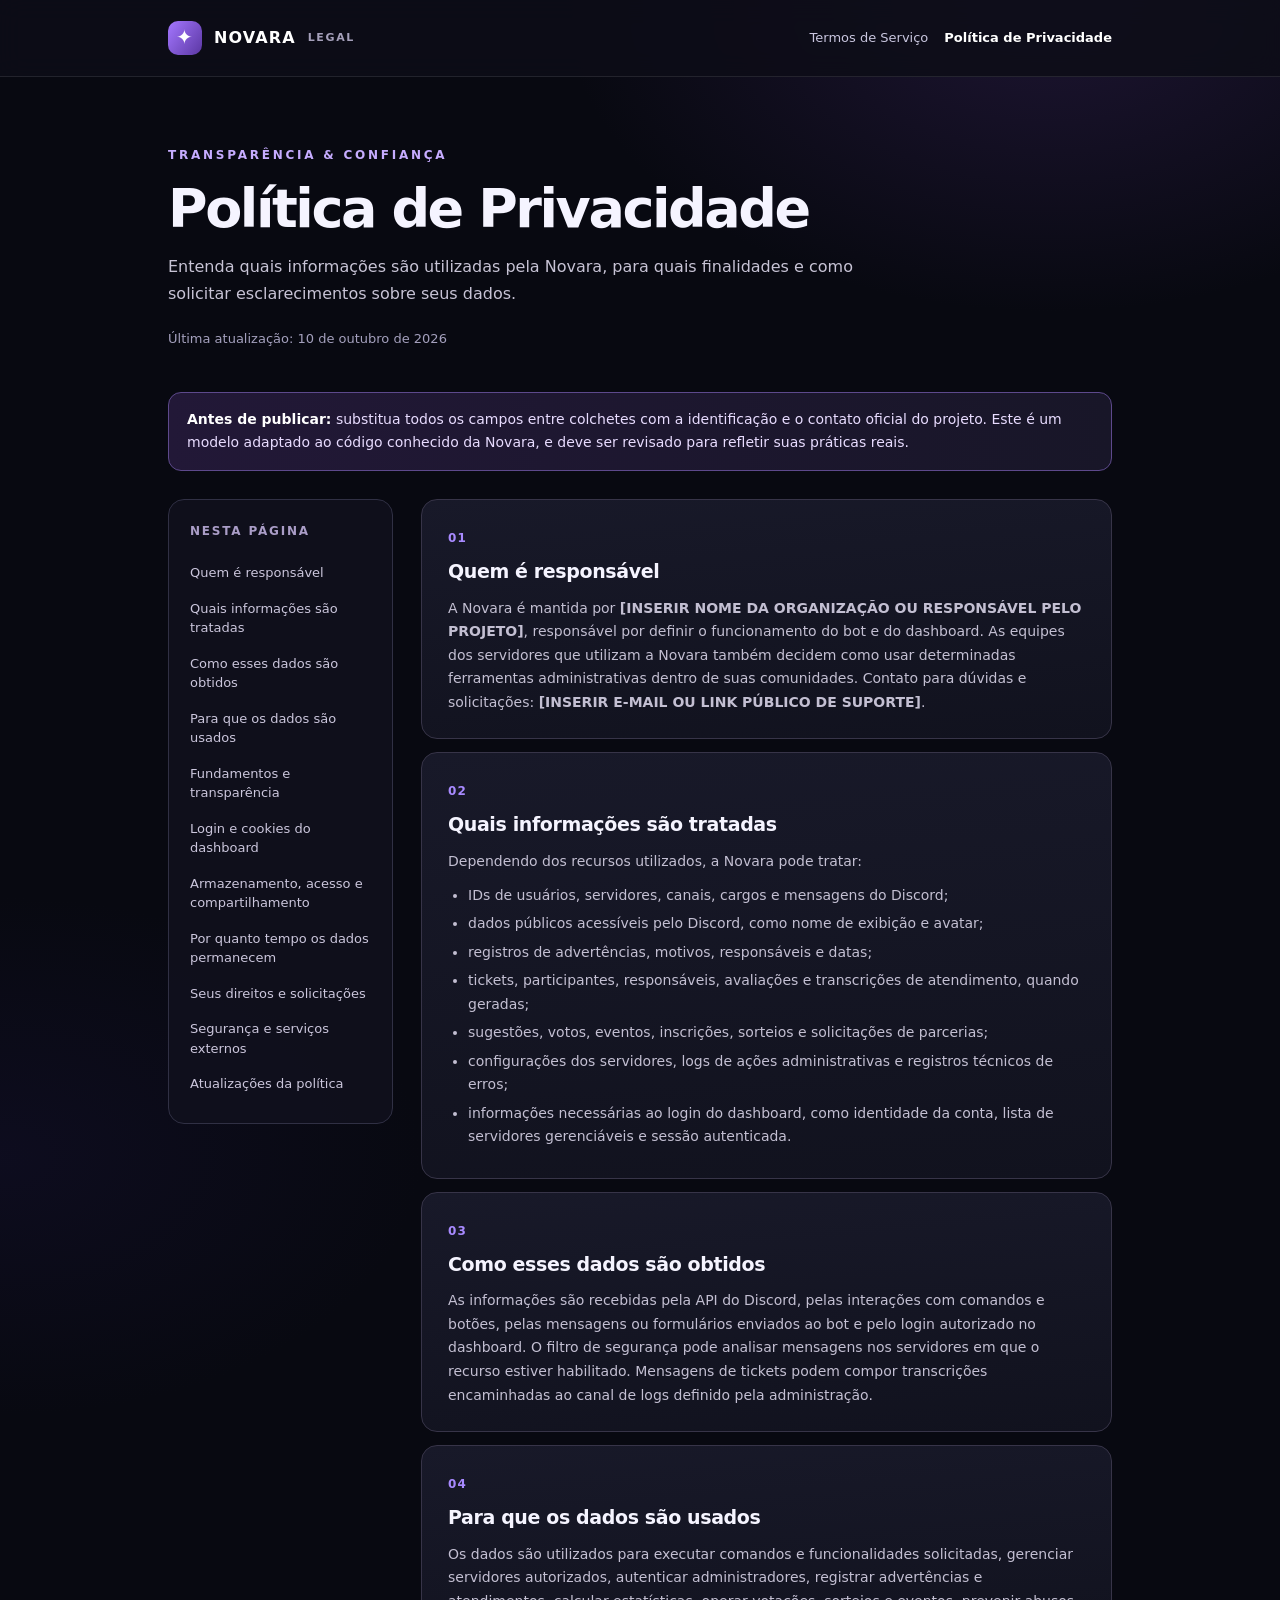
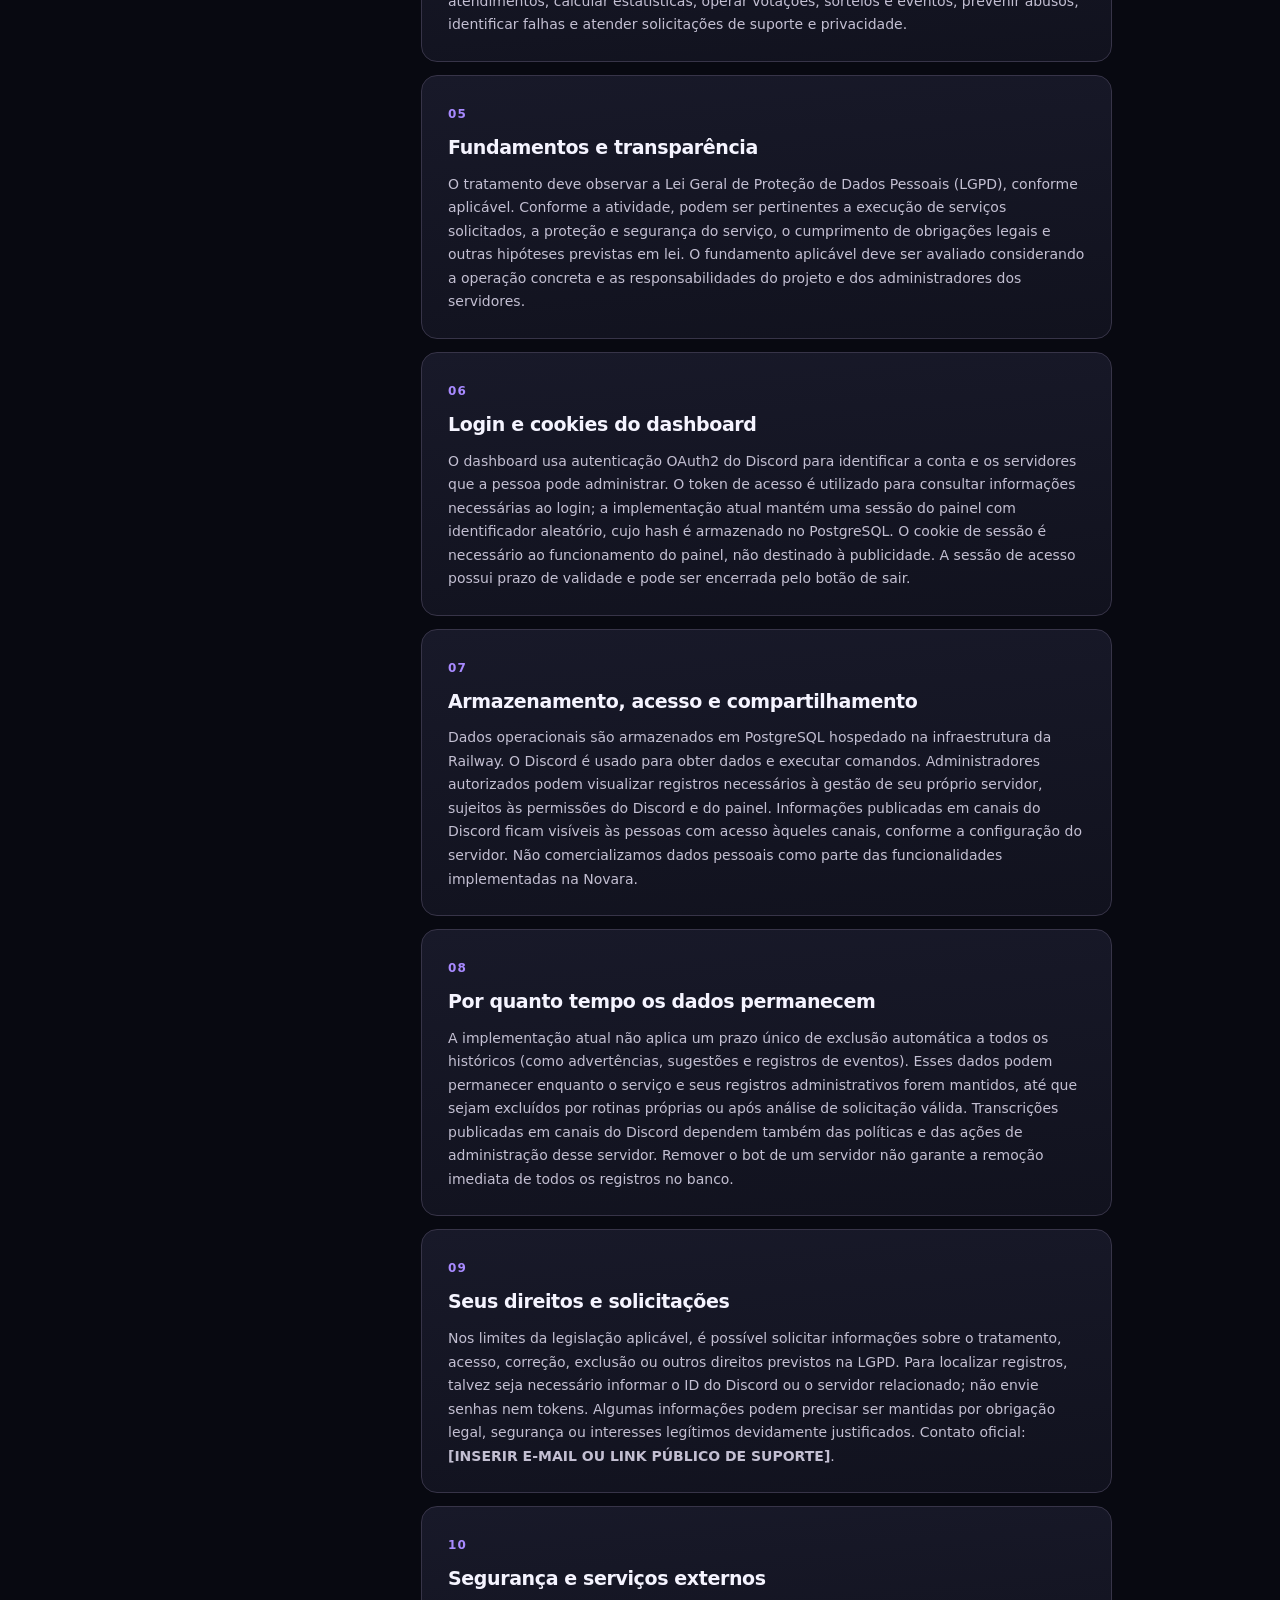
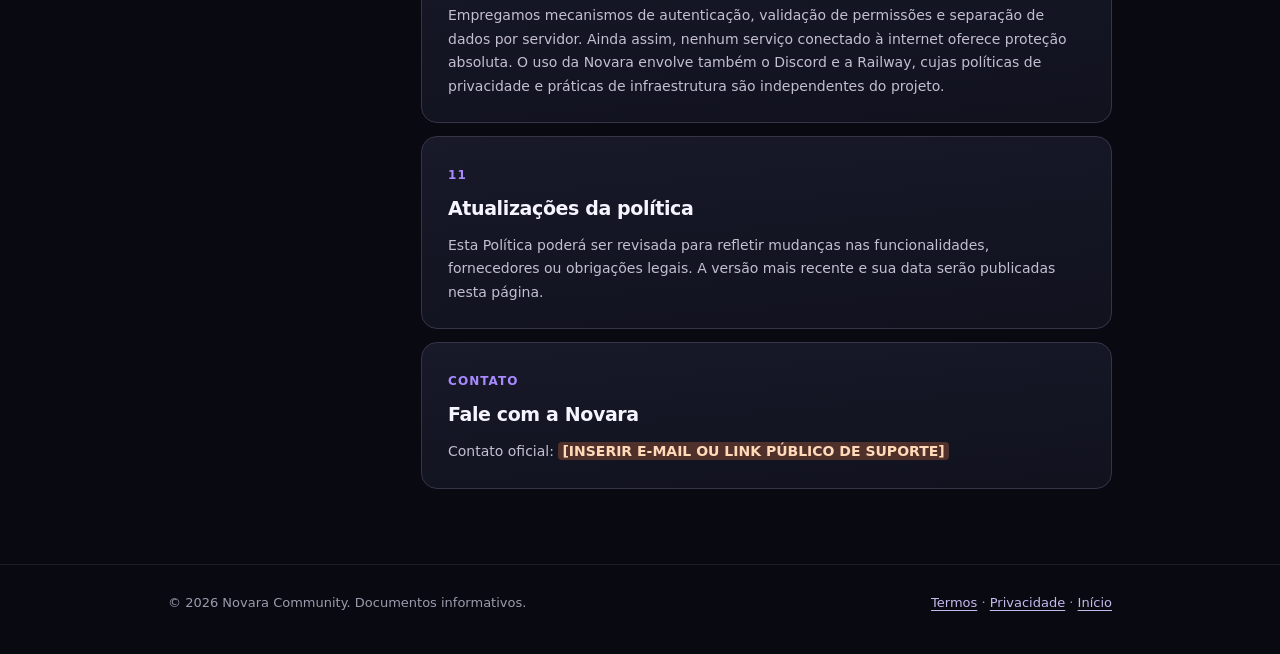
==== privacidade.html @ 0be62807 "Add files via upload" ====
<!doctype html>
<html lang="pt-BR"><head><meta charset="utf-8"><meta name="viewport" content="width=device-width,initial-scale=1"><meta name="theme-color" content="#080911"><meta name="description" content="Política de Privacidade da Novara Community — bot Discord e dashboard."><title>Política de Privacidade | Novara</title><link rel="stylesheet" href="style.css"></head>
<body><header class="top"><div class="wrap nav"><a class="brand" href="index.html"><span class="mark">✦</span>NOVARA <span style="color:#a5a0ba;font-size:11px;letter-spacing:.15em">LEGAL</span></a><nav class="navlinks"><a class="" href="termos.html">Termos de Serviço</a><a class="active" href="privacidade.html">Política de Privacidade</a></nav></div></header>
<main class="wrap"><div class="hero"><div class="eyebrow">Transparência & confiança</div><h1>Política de Privacidade</h1><p class="lead">Entenda quais informações são utilizadas pela Novara, para quais finalidades e como solicitar esclarecimentos sobre seus dados.</p><p class="meta">Última atualização: 10 de outubro de 2026</p></div>
<div class="callout"><strong>Antes de publicar:</strong> substitua todos os campos entre colchetes com a identificação e o contato oficial do projeto. Este é um modelo adaptado ao código conhecido da Novara, e deve ser revisado para refletir suas práticas reais.</div>
<div class="grid"><aside class="side"><h2>Nesta página</h2><a href="#s1">Quem é responsável</a><a href="#s2">Quais informações são tratadas</a><a href="#s3">Como esses dados são obtidos</a><a href="#s4">Para que os dados são usados</a><a href="#s5">Fundamentos e transparência</a><a href="#s6">Login e cookies do dashboard</a><a href="#s7">Armazenamento, acesso e compartilhamento</a><a href="#s8">Por quanto tempo os dados permanecem</a><a href="#s9">Seus direitos e solicitações</a><a href="#s10">Segurança e serviços externos</a><a href="#s11">Atualizações da política</a></aside><article class="content"><section class="section" id="s1"><span class="section-num">01</span><h2>Quem é responsável</h2><div class="copy"><p>A Novara é mantida por <strong>[INSERIR NOME DA ORGANIZAÇÃO OU RESPONSÁVEL PELO PROJETO]</strong>, responsável por definir o funcionamento do bot e do dashboard. As equipes dos servidores que utilizam a Novara também decidem como usar determinadas ferramentas administrativas dentro de suas comunidades. Contato para dúvidas e solicitações: <strong>[INSERIR E-MAIL OU LINK PÚBLICO DE SUPORTE]</strong>.</p></div></section><section class="section" id="s2"><span class="section-num">02</span><h2>Quais informações são tratadas</h2><div class="copy"><p>Dependendo dos recursos utilizados, a Novara pode tratar: <ul><li>IDs de usuários, servidores, canais, cargos e mensagens do Discord;</li><li>dados públicos acessíveis pelo Discord, como nome de exibição e avatar;</li><li>registros de advertências, motivos, responsáveis e datas;</li><li>tickets, participantes, responsáveis, avaliações e transcrições de atendimento, quando geradas;</li><li>sugestões, votos, eventos, inscrições, sorteios e solicitações de parcerias;</li><li>configurações dos servidores, logs de ações administrativas e registros técnicos de erros;</li><li>informações necessárias ao login do dashboard, como identidade da conta, lista de servidores gerenciáveis e sessão autenticada.</li></ul></p></div></section><section class="section" id="s3"><span class="section-num">03</span><h2>Como esses dados são obtidos</h2><div class="copy"><p>As informações são recebidas pela API do Discord, pelas interações com comandos e botões, pelas mensagens ou formulários enviados ao bot e pelo login autorizado no dashboard. O filtro de segurança pode analisar mensagens nos servidores em que o recurso estiver habilitado. Mensagens de tickets podem compor transcrições encaminhadas ao canal de logs definido pela administração.</p></div></section><section class="section" id="s4"><span class="section-num">04</span><h2>Para que os dados são usados</h2><div class="copy"><p>Os dados são utilizados para executar comandos e funcionalidades solicitadas, gerenciar servidores autorizados, autenticar administradores, registrar advertências e atendimentos, calcular estatísticas, operar votações, sorteios e eventos, prevenir abusos, identificar falhas e atender solicitações de suporte e privacidade.</p></div></section><section class="section" id="s5"><span class="section-num">05</span><h2>Fundamentos e transparência</h2><div class="copy"><p>O tratamento deve observar a Lei Geral de Proteção de Dados Pessoais (LGPD), conforme aplicável. Conforme a atividade, podem ser pertinentes a execução de serviços solicitados, a proteção e segurança do serviço, o cumprimento de obrigações legais e outras hipóteses previstas em lei. O fundamento aplicável deve ser avaliado considerando a operação concreta e as responsabilidades do projeto e dos administradores dos servidores.</p></div></section><section class="section" id="s6"><span class="section-num">06</span><h2>Login e cookies do dashboard</h2><div class="copy"><p>O dashboard usa autenticação OAuth2 do Discord para identificar a conta e os servidores que a pessoa pode administrar. O token de acesso é utilizado para consultar informações necessárias ao login; a implementação atual mantém uma sessão do painel com identificador aleatório, cujo hash é armazenado no PostgreSQL. O cookie de sessão é necessário ao funcionamento do painel, não destinado à publicidade. A sessão de acesso possui prazo de validade e pode ser encerrada pelo botão de sair.</p></div></section><section class="section" id="s7"><span class="section-num">07</span><h2>Armazenamento, acesso e compartilhamento</h2><div class="copy"><p>Dados operacionais são armazenados em PostgreSQL hospedado na infraestrutura da Railway. O Discord é usado para obter dados e executar comandos. Administradores autorizados podem visualizar registros necessários à gestão de seu próprio servidor, sujeitos às permissões do Discord e do painel. Informações publicadas em canais do Discord ficam visíveis às pessoas com acesso àqueles canais, conforme a configuração do servidor. Não comercializamos dados pessoais como parte das funcionalidades implementadas na Novara.</p></div></section><section class="section" id="s8"><span class="section-num">08</span><h2>Por quanto tempo os dados permanecem</h2><div class="copy"><p>A implementação atual não aplica um prazo único de exclusão automática a todos os históricos (como advertências, sugestões e registros de eventos). Esses dados podem permanecer enquanto o serviço e seus registros administrativos forem mantidos, até que sejam excluídos por rotinas próprias ou após análise de solicitação válida. Transcrições publicadas em canais do Discord dependem também das políticas e das ações de administração desse servidor. Remover o bot de um servidor não garante a remoção imediata de todos os registros no banco.</p></div></section><section class="section" id="s9"><span class="section-num">09</span><h2>Seus direitos e solicitações</h2><div class="copy"><p>Nos limites da legislação aplicável, é possível solicitar informações sobre o tratamento, acesso, correção, exclusão ou outros direitos previstos na LGPD. Para localizar registros, talvez seja necessário informar o ID do Discord ou o servidor relacionado; não envie senhas nem tokens. Algumas informações podem precisar ser mantidas por obrigação legal, segurança ou interesses legítimos devidamente justificados. Contato oficial: <strong>[INSERIR E-MAIL OU LINK PÚBLICO DE SUPORTE]</strong>.</p></div></section><section class="section" id="s10"><span class="section-num">10</span><h2>Segurança e serviços externos</h2><div class="copy"><p>Empregamos mecanismos de autenticação, validação de permissões e separação de dados por servidor. Ainda assim, nenhum serviço conectado à internet oferece proteção absoluta. O uso da Novara envolve também o Discord e a Railway, cujas políticas de privacidade e práticas de infraestrutura são independentes do projeto.</p></div></section><section class="section" id="s11"><span class="section-num">11</span><h2>Atualizações da política</h2><div class="copy"><p>Esta Política poderá ser revisada para refletir mudanças nas funcionalidades, fornecedores ou obrigações legais. A versão mais recente e sua data serão publicadas nesta página.</p></div></section><section class="section"><span class="section-num">CONTATO</span><h2>Fale com a Novara</h2><p>Contato oficial: <strong class="place">[INSERIR E-MAIL OU LINK PÚBLICO DE SUPORTE]</strong></p></section></article></div></main>
<footer class="footer"><div class="wrap foot-inner"><p>© 2026 Novara Community. Documentos informativos.</p><div><a href="termos.html">Termos</a> · <a href="privacidade.html">Privacidade</a> · <a href="index.html">Início</a></div></div></footer></body></html>
---- style.css ----
:root{color-scheme:dark;--bg:#080911;--card:#121422;--card2:#171928;--border:#303044;--text:#f5f4ff;--muted:#aaa9bf;--purple:#ac87ff;--purple2:#7b55d8;--max:1000px}*{box-sizing:border-box}html{scroll-behavior:smooth}body{margin:0;background:radial-gradient(ellipse 750px 480px at 82% 0%,#32205282,transparent 65%),radial-gradient(ellipse 650px 400px at 0% 30%,#1a143e4d,transparent 65%),var(--bg);color:var(--text);font-family:Inter,ui-sans-serif,system-ui,-apple-system,'Segoe UI',Arial,sans-serif;line-height:1.68;min-height:100vh}a{color:#c5b0ff;text-underline-offset:3px}a:hover{color:white}.wrap{max-width:var(--max);margin:0 auto;padding:0 28px}.top{border-bottom:1px solid #ffffff18;background:#0d0d18dd;backdrop-filter:blur(12px)}.nav{min-height:76px;display:flex;justify-content:space-between;align-items:center;gap:12px}.brand{font-weight:800;letter-spacing:.07em;color:#fff;text-decoration:none;display:flex;align-items:center;gap:12px}.mark{width:34px;height:34px;display:grid;place-items:center;border-radius:10px;color:white;background:linear-gradient(125deg,#a477ff,#5b37a3);font-size:20px}.navlinks{display:flex;flex-wrap:wrap;gap:16px;font-size:13px}.navlinks a{color:#c9c6df;text-decoration:none}.navlinks a.active{color:#fff;font-weight:750}.hero{padding:68px 0 42px}.eyebrow{font-size:12px;letter-spacing:.23em;color:#c6acff;font-weight:750;text-transform:uppercase}.hero h1{font-size:clamp(32px,5vw,54px);letter-spacing:-.045em;line-height:1.15;margin:13px 0 14px}.lead{font-size:16px;color:#c7c3d5;max-width:710px;margin:0}.meta{color:#a4a0bd;font-size:13px;margin:20px 0 0}.callout{margin:0 0 28px;border:1px solid #5d498c;background:linear-gradient(90deg,#221837,#181628);border-radius:13px;padding:15px 18px;color:#e8dcff;font-size:14px}.callout strong{color:#fff}.grid{display:grid;grid-template-columns:225px 1fr;gap:28px;align-items:start;padding-bottom:75px}.side{position:sticky;top:25px;background:#11111ed9;border:1px solid var(--border);border-radius:16px;padding:21px}.side h2{margin:0 0 14px;font-size:12px;color:#aa9dc7;text-transform:uppercase;letter-spacing:.15em}.side a{display:block;font-size:13px;line-height:1.5;text-decoration:none;padding:8px 0;color:#cbc6dc}.side a:hover{color:var(--purple)}.content{display:grid;gap:13px}.section{padding:24px 26px;background:linear-gradient(175deg,#181929,#11121e);border:1px solid #373448;border-radius:16px}.section-num{color:#a88aff;font-size:12px;font-weight:700;letter-spacing:.09em}.section h2{font-size:19px;margin:5px 0 9px;letter-spacing:-.02em}.section p,.section ul{color:#c3bfd2;font-size:14px;margin:0}.section ul{padding-left:20px;margin-top:10px}.section li{margin:5px 0}.place{background:#50302a;color:#ffd9b8;padding:1px 4px;border-radius:4px}.footer{border-top:1px solid #ffffff15;color:#9e9aad;padding:27px 0 40px;font-size:13px}.foot-inner{display:flex;justify-content:space-between;gap:20px;flex-wrap:wrap}.footer a{color:#c7b8ee}.footer p{margin:0}.notice{font-size:13px;color:#a49ebc;padding:0 0 35px}@media(max-width:760px){.grid{display:block}.side{position:static;margin-bottom:18px}.side a{display:inline-block;margin-right:16px;padding:5px 0}.hero{padding:46px 0 30px}.section{padding:20px}.wrap{padding:0 16px}}
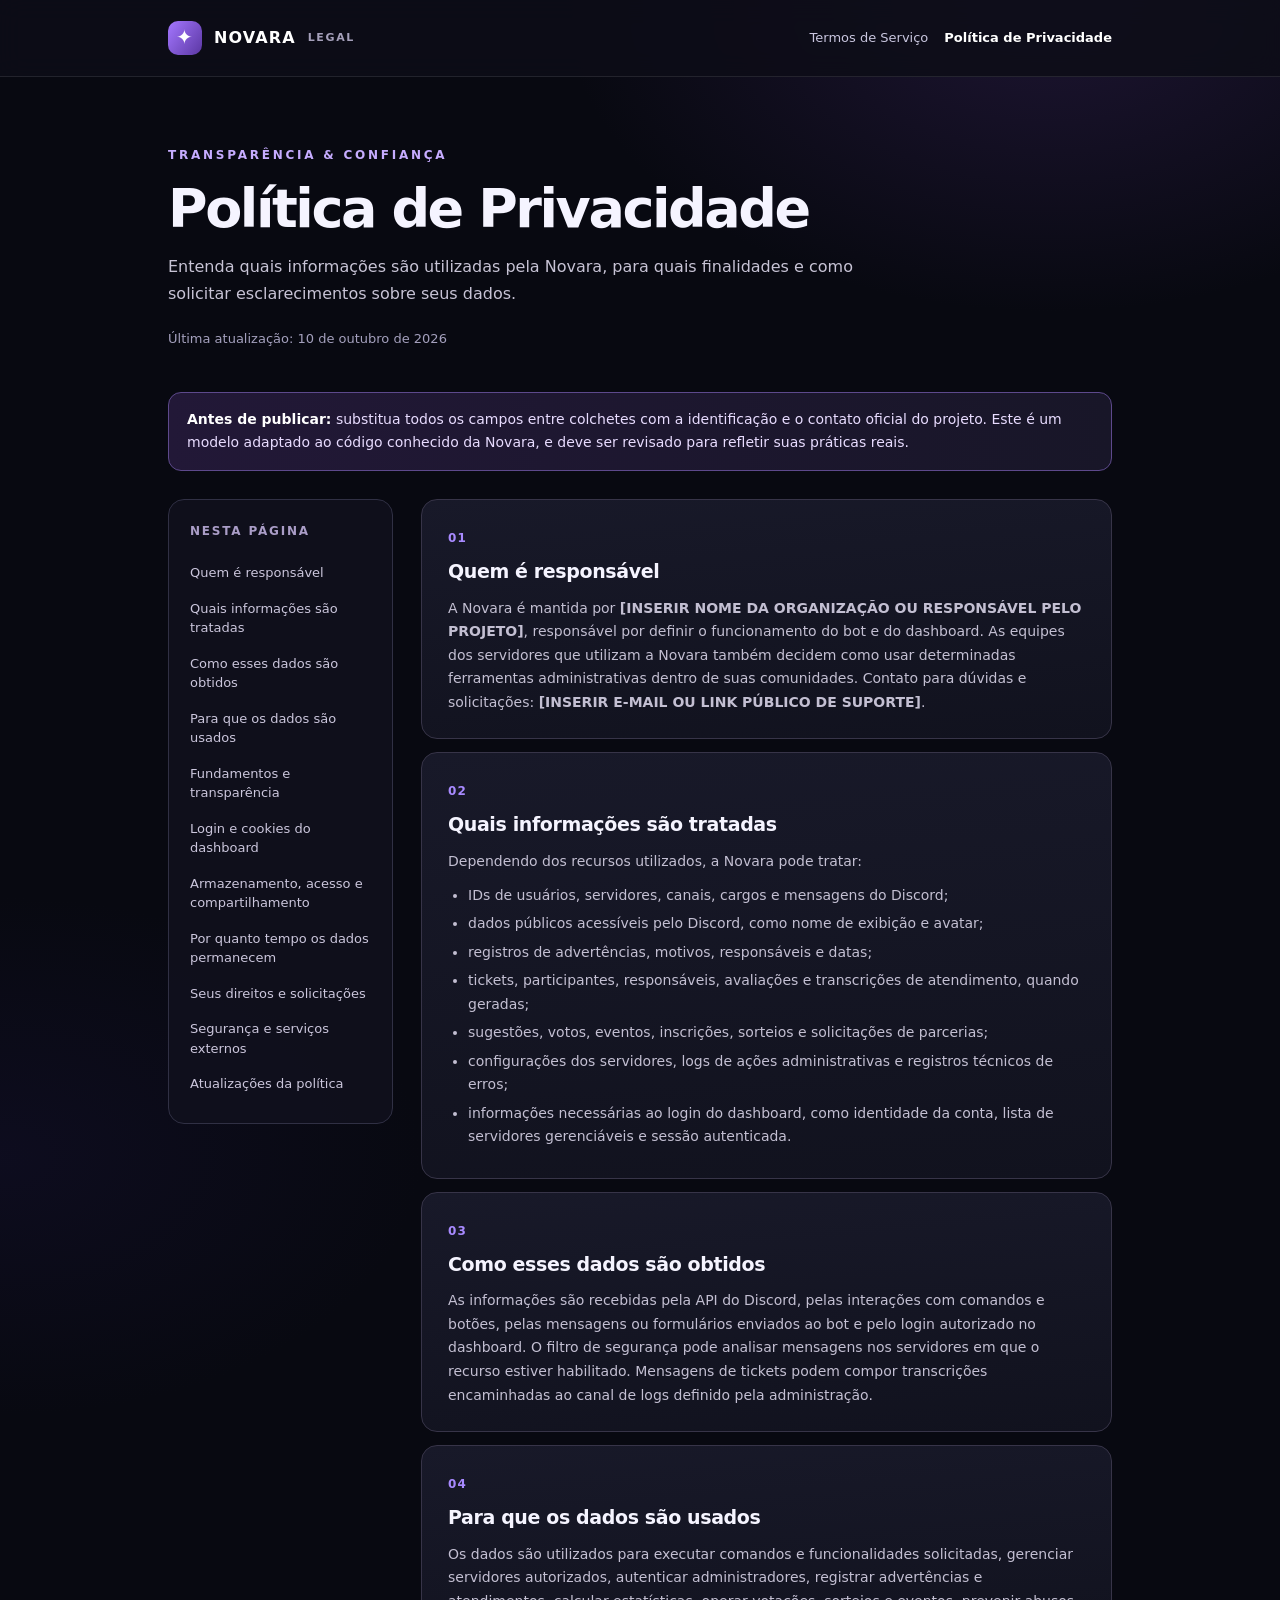
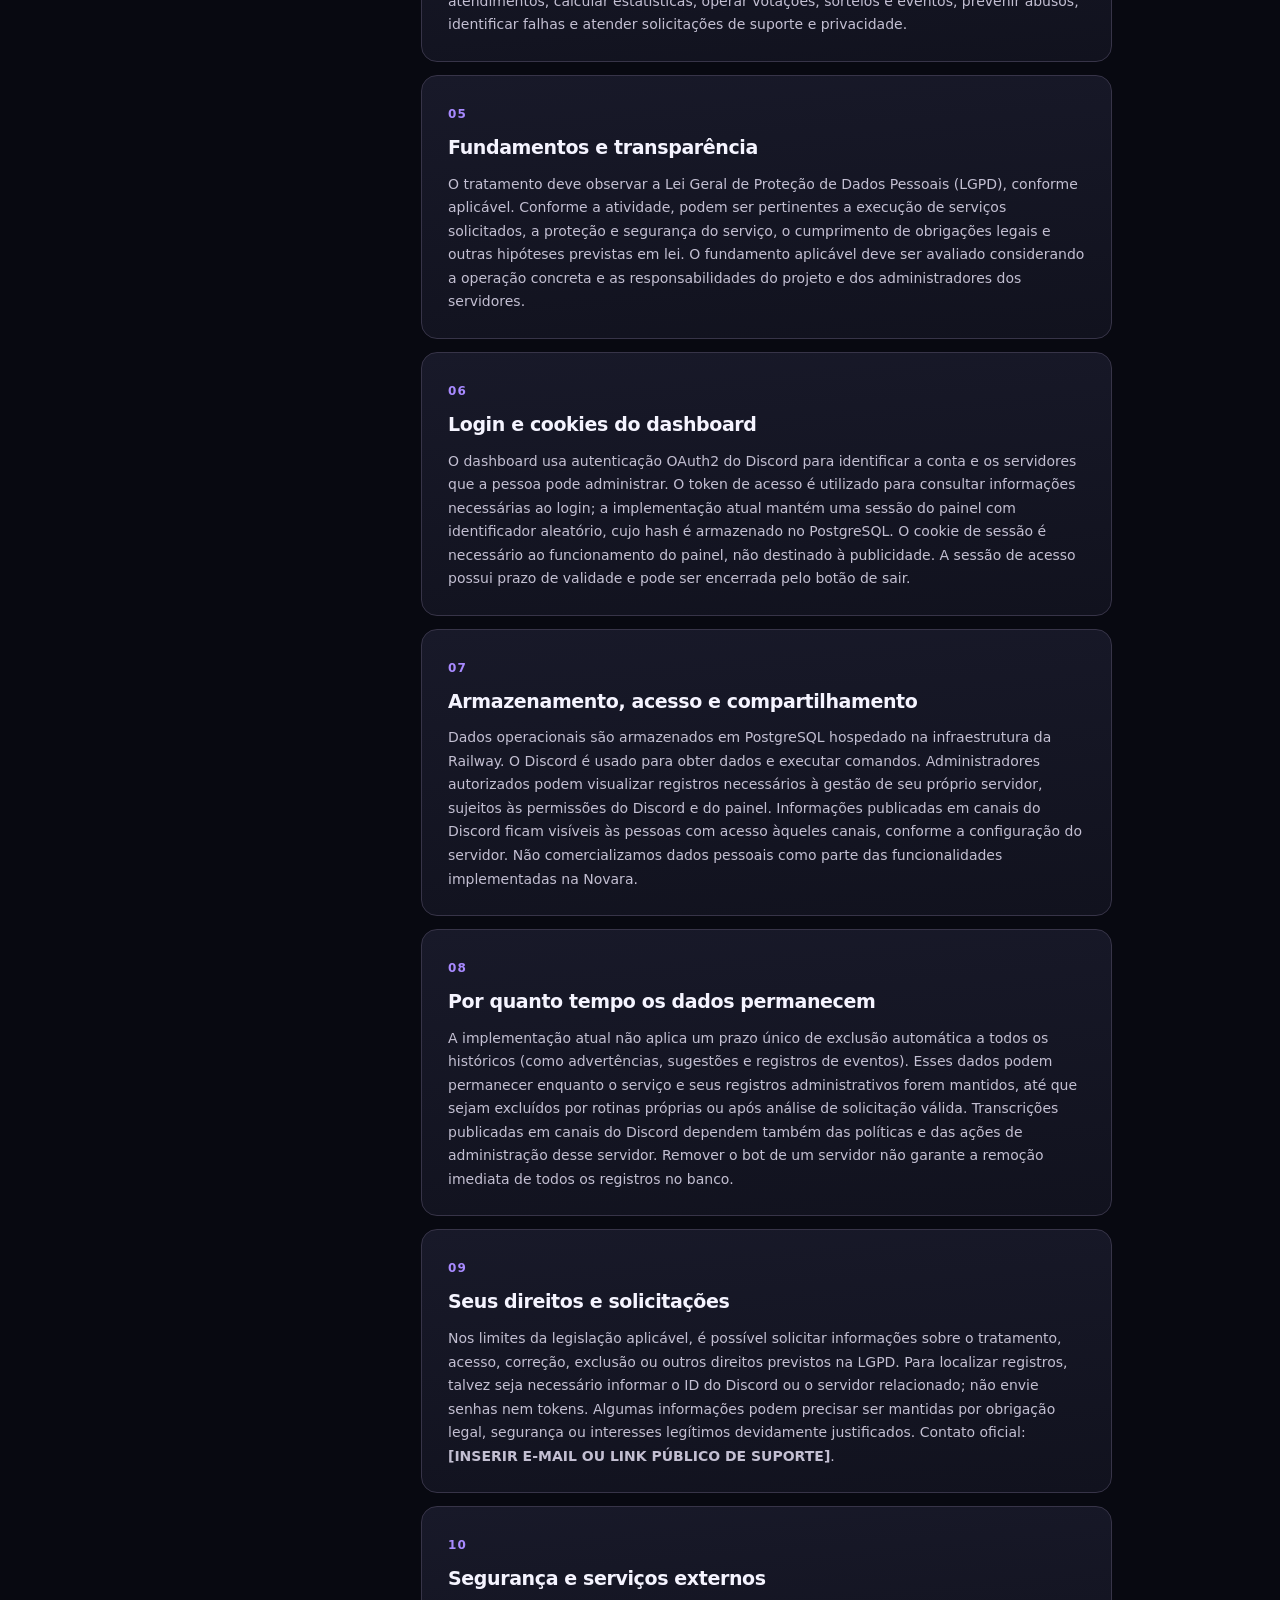
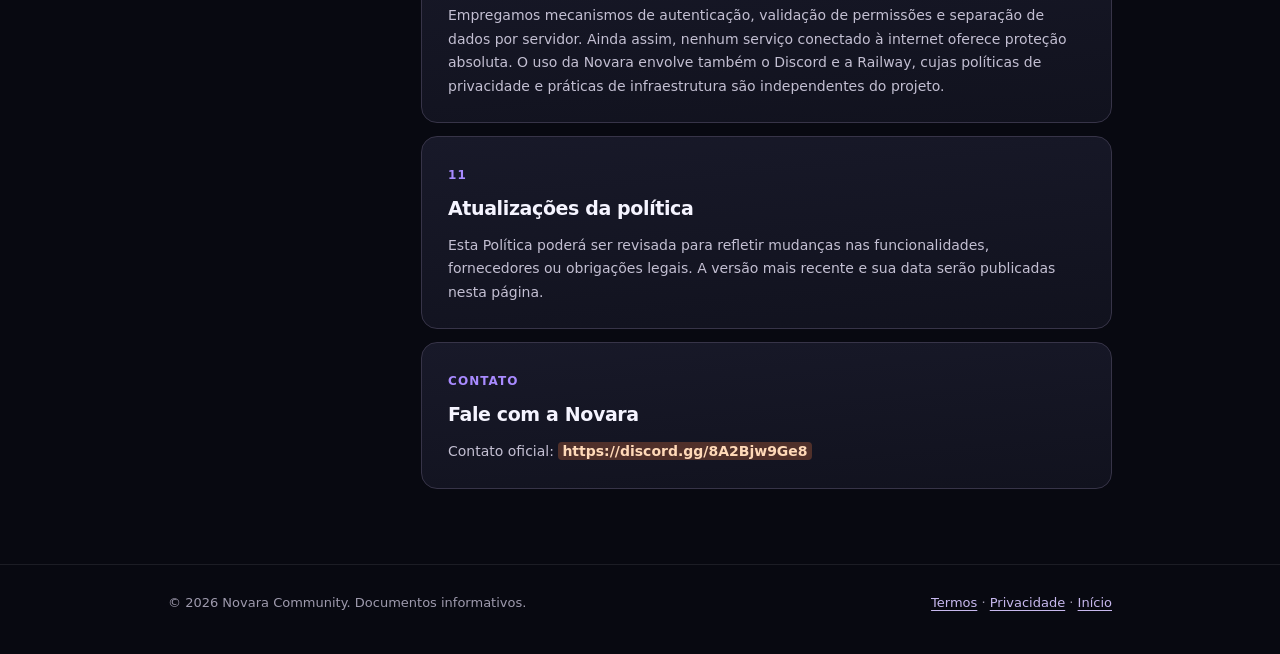
==== commit 7fca4f29: "Update privacidade.html" ====
--- a/privacidade.html
+++ b/privacidade.html
@@ -3,5 +3,5 @@
 <body><header class="top"><div class="wrap nav"><a class="brand" href="index.html"><span class="mark">✦</span>NOVARA <span style="color:#a5a0ba;font-size:11px;letter-spacing:.15em">LEGAL</span></a><nav class="navlinks"><a class="" href="termos.html">Termos de Serviço</a><a class="active" href="privacidade.html">Política de Privacidade</a></nav></div></header>
 <main class="wrap"><div class="hero"><div class="eyebrow">Transparência & confiança</div><h1>Política de Privacidade</h1><p class="lead">Entenda quais informações são utilizadas pela Novara, para quais finalidades e como solicitar esclarecimentos sobre seus dados.</p><p class="meta">Última atualização: 10 de outubro de 2026</p></div>
 <div class="callout"><strong>Antes de publicar:</strong> substitua todos os campos entre colchetes com a identificação e o contato oficial do projeto. Este é um modelo adaptado ao código conhecido da Novara, e deve ser revisado para refletir suas práticas reais.</div>
-<div class="grid"><aside class="side"><h2>Nesta página</h2><a href="#s1">Quem é responsável</a><a href="#s2">Quais informações são tratadas</a><a href="#s3">Como esses dados são obtidos</a><a href="#s4">Para que os dados são usados</a><a href="#s5">Fundamentos e transparência</a><a href="#s6">Login e cookies do dashboard</a><a href="#s7">Armazenamento, acesso e compartilhamento</a><a href="#s8">Por quanto tempo os dados permanecem</a><a href="#s9">Seus direitos e solicitações</a><a href="#s10">Segurança e serviços externos</a><a href="#s11">Atualizações da política</a></aside><article class="content"><section class="section" id="s1"><span class="section-num">01</span><h2>Quem é responsável</h2><div class="copy"><p>A Novara é mantida por <strong>[INSERIR NOME DA ORGANIZAÇÃO OU RESPONSÁVEL PELO PROJETO]</strong>, responsável por definir o funcionamento do bot e do dashboard. As equipes dos servidores que utilizam a Novara também decidem como usar determinadas ferramentas administrativas dentro de suas comunidades. Contato para dúvidas e solicitações: <strong>[INSERIR E-MAIL OU LINK PÚBLICO DE SUPORTE]</strong>.</p></div></section><section class="section" id="s2"><span class="section-num">02</span><h2>Quais informações são tratadas</h2><div class="copy"><p>Dependendo dos recursos utilizados, a Novara pode tratar: <ul><li>IDs de usuários, servidores, canais, cargos e mensagens do Discord;</li><li>dados públicos acessíveis pelo Discord, como nome de exibição e avatar;</li><li>registros de advertências, motivos, responsáveis e datas;</li><li>tickets, participantes, responsáveis, avaliações e transcrições de atendimento, quando geradas;</li><li>sugestões, votos, eventos, inscrições, sorteios e solicitações de parcerias;</li><li>configurações dos servidores, logs de ações administrativas e registros técnicos de erros;</li><li>informações necessárias ao login do dashboard, como identidade da conta, lista de servidores gerenciáveis e sessão autenticada.</li></ul></p></div></section><section class="section" id="s3"><span class="section-num">03</span><h2>Como esses dados são obtidos</h2><div class="copy"><p>As informações são recebidas pela API do Discord, pelas interações com comandos e botões, pelas mensagens ou formulários enviados ao bot e pelo login autorizado no dashboard. O filtro de segurança pode analisar mensagens nos servidores em que o recurso estiver habilitado. Mensagens de tickets podem compor transcrições encaminhadas ao canal de logs definido pela administração.</p></div></section><section class="section" id="s4"><span class="section-num">04</span><h2>Para que os dados são usados</h2><div class="copy"><p>Os dados são utilizados para executar comandos e funcionalidades solicitadas, gerenciar servidores autorizados, autenticar administradores, registrar advertências e atendimentos, calcular estatísticas, operar votações, sorteios e eventos, prevenir abusos, identificar falhas e atender solicitações de suporte e privacidade.</p></div></section><section class="section" id="s5"><span class="section-num">05</span><h2>Fundamentos e transparência</h2><div class="copy"><p>O tratamento deve observar a Lei Geral de Proteção de Dados Pessoais (LGPD), conforme aplicável. Conforme a atividade, podem ser pertinentes a execução de serviços solicitados, a proteção e segurança do serviço, o cumprimento de obrigações legais e outras hipóteses previstas em lei. O fundamento aplicável deve ser avaliado considerando a operação concreta e as responsabilidades do projeto e dos administradores dos servidores.</p></div></section><section class="section" id="s6"><span class="section-num">06</span><h2>Login e cookies do dashboard</h2><div class="copy"><p>O dashboard usa autenticação OAuth2 do Discord para identificar a conta e os servidores que a pessoa pode administrar. O token de acesso é utilizado para consultar informações necessárias ao login; a implementação atual mantém uma sessão do painel com identificador aleatório, cujo hash é armazenado no PostgreSQL. O cookie de sessão é necessário ao funcionamento do painel, não destinado à publicidade. A sessão de acesso possui prazo de validade e pode ser encerrada pelo botão de sair.</p></div></section><section class="section" id="s7"><span class="section-num">07</span><h2>Armazenamento, acesso e compartilhamento</h2><div class="copy"><p>Dados operacionais são armazenados em PostgreSQL hospedado na infraestrutura da Railway. O Discord é usado para obter dados e executar comandos. Administradores autorizados podem visualizar registros necessários à gestão de seu próprio servidor, sujeitos às permissões do Discord e do painel. Informações publicadas em canais do Discord ficam visíveis às pessoas com acesso àqueles canais, conforme a configuração do servidor. Não comercializamos dados pessoais como parte das funcionalidades implementadas na Novara.</p></div></section><section class="section" id="s8"><span class="section-num">08</span><h2>Por quanto tempo os dados permanecem</h2><div class="copy"><p>A implementação atual não aplica um prazo único de exclusão automática a todos os históricos (como advertências, sugestões e registros de eventos). Esses dados podem permanecer enquanto o serviço e seus registros administrativos forem mantidos, até que sejam excluídos por rotinas próprias ou após análise de solicitação válida. Transcrições publicadas em canais do Discord dependem também das políticas e das ações de administração desse servidor. Remover o bot de um servidor não garante a remoção imediata de todos os registros no banco.</p></div></section><section class="section" id="s9"><span class="section-num">09</span><h2>Seus direitos e solicitações</h2><div class="copy"><p>Nos limites da legislação aplicável, é possível solicitar informações sobre o tratamento, acesso, correção, exclusão ou outros direitos previstos na LGPD. Para localizar registros, talvez seja necessário informar o ID do Discord ou o servidor relacionado; não envie senhas nem tokens. Algumas informações podem precisar ser mantidas por obrigação legal, segurança ou interesses legítimos devidamente justificados. Contato oficial: <strong>[INSERIR E-MAIL OU LINK PÚBLICO DE SUPORTE]</strong>.</p></div></section><section class="section" id="s10"><span class="section-num">10</span><h2>Segurança e serviços externos</h2><div class="copy"><p>Empregamos mecanismos de autenticação, validação de permissões e separação de dados por servidor. Ainda assim, nenhum serviço conectado à internet oferece proteção absoluta. O uso da Novara envolve também o Discord e a Railway, cujas políticas de privacidade e práticas de infraestrutura são independentes do projeto.</p></div></section><section class="section" id="s11"><span class="section-num">11</span><h2>Atualizações da política</h2><div class="copy"><p>Esta Política poderá ser revisada para refletir mudanças nas funcionalidades, fornecedores ou obrigações legais. A versão mais recente e sua data serão publicadas nesta página.</p></div></section><section class="section"><span class="section-num">CONTATO</span><h2>Fale com a Novara</h2><p>Contato oficial: <strong class="place">[INSERIR E-MAIL OU LINK PÚBLICO DE SUPORTE]</strong></p></section></article></div></main>
-<footer class="footer"><div class="wrap foot-inner"><p>© 2026 Novara Community. Documentos informativos.</p><div><a href="termos.html">Termos</a> · <a href="privacidade.html">Privacidade</a> · <a href="index.html">Início</a></div></div></footer></body></html>+<div class="grid"><aside class="side"><h2>Nesta página</h2><a href="#s1">Quem é responsável</a><a href="#s2">Quais informações são tratadas</a><a href="#s3">Como esses dados são obtidos</a><a href="#s4">Para que os dados são usados</a><a href="#s5">Fundamentos e transparência</a><a href="#s6">Login e cookies do dashboard</a><a href="#s7">Armazenamento, acesso e compartilhamento</a><a href="#s8">Por quanto tempo os dados permanecem</a><a href="#s9">Seus direitos e solicitações</a><a href="#s10">Segurança e serviços externos</a><a href="#s11">Atualizações da política</a></aside><article class="content"><section class="section" id="s1"><span class="section-num">01</span><h2>Quem é responsável</h2><div class="copy"><p>A Novara é mantida por <strong>[INSERIR NOME DA ORGANIZAÇÃO OU RESPONSÁVEL PELO PROJETO]</strong>, responsável por definir o funcionamento do bot e do dashboard. As equipes dos servidores que utilizam a Novara também decidem como usar determinadas ferramentas administrativas dentro de suas comunidades. Contato para dúvidas e solicitações: <strong>[INSERIR E-MAIL OU LINK PÚBLICO DE SUPORTE]</strong>.</p></div></section><section class="section" id="s2"><span class="section-num">02</span><h2>Quais informações são tratadas</h2><div class="copy"><p>Dependendo dos recursos utilizados, a Novara pode tratar: <ul><li>IDs de usuários, servidores, canais, cargos e mensagens do Discord;</li><li>dados públicos acessíveis pelo Discord, como nome de exibição e avatar;</li><li>registros de advertências, motivos, responsáveis e datas;</li><li>tickets, participantes, responsáveis, avaliações e transcrições de atendimento, quando geradas;</li><li>sugestões, votos, eventos, inscrições, sorteios e solicitações de parcerias;</li><li>configurações dos servidores, logs de ações administrativas e registros técnicos de erros;</li><li>informações necessárias ao login do dashboard, como identidade da conta, lista de servidores gerenciáveis e sessão autenticada.</li></ul></p></div></section><section class="section" id="s3"><span class="section-num">03</span><h2>Como esses dados são obtidos</h2><div class="copy"><p>As informações são recebidas pela API do Discord, pelas interações com comandos e botões, pelas mensagens ou formulários enviados ao bot e pelo login autorizado no dashboard. O filtro de segurança pode analisar mensagens nos servidores em que o recurso estiver habilitado. Mensagens de tickets podem compor transcrições encaminhadas ao canal de logs definido pela administração.</p></div></section><section class="section" id="s4"><span class="section-num">04</span><h2>Para que os dados são usados</h2><div class="copy"><p>Os dados são utilizados para executar comandos e funcionalidades solicitadas, gerenciar servidores autorizados, autenticar administradores, registrar advertências e atendimentos, calcular estatísticas, operar votações, sorteios e eventos, prevenir abusos, identificar falhas e atender solicitações de suporte e privacidade.</p></div></section><section class="section" id="s5"><span class="section-num">05</span><h2>Fundamentos e transparência</h2><div class="copy"><p>O tratamento deve observar a Lei Geral de Proteção de Dados Pessoais (LGPD), conforme aplicável. Conforme a atividade, podem ser pertinentes a execução de serviços solicitados, a proteção e segurança do serviço, o cumprimento de obrigações legais e outras hipóteses previstas em lei. O fundamento aplicável deve ser avaliado considerando a operação concreta e as responsabilidades do projeto e dos administradores dos servidores.</p></div></section><section class="section" id="s6"><span class="section-num">06</span><h2>Login e cookies do dashboard</h2><div class="copy"><p>O dashboard usa autenticação OAuth2 do Discord para identificar a conta e os servidores que a pessoa pode administrar. O token de acesso é utilizado para consultar informações necessárias ao login; a implementação atual mantém uma sessão do painel com identificador aleatório, cujo hash é armazenado no PostgreSQL. O cookie de sessão é necessário ao funcionamento do painel, não destinado à publicidade. A sessão de acesso possui prazo de validade e pode ser encerrada pelo botão de sair.</p></div></section><section class="section" id="s7"><span class="section-num">07</span><h2>Armazenamento, acesso e compartilhamento</h2><div class="copy"><p>Dados operacionais são armazenados em PostgreSQL hospedado na infraestrutura da Railway. O Discord é usado para obter dados e executar comandos. Administradores autorizados podem visualizar registros necessários à gestão de seu próprio servidor, sujeitos às permissões do Discord e do painel. Informações publicadas em canais do Discord ficam visíveis às pessoas com acesso àqueles canais, conforme a configuração do servidor. Não comercializamos dados pessoais como parte das funcionalidades implementadas na Novara.</p></div></section><section class="section" id="s8"><span class="section-num">08</span><h2>Por quanto tempo os dados permanecem</h2><div class="copy"><p>A implementação atual não aplica um prazo único de exclusão automática a todos os históricos (como advertências, sugestões e registros de eventos). Esses dados podem permanecer enquanto o serviço e seus registros administrativos forem mantidos, até que sejam excluídos por rotinas próprias ou após análise de solicitação válida. Transcrições publicadas em canais do Discord dependem também das políticas e das ações de administração desse servidor. Remover o bot de um servidor não garante a remoção imediata de todos os registros no banco.</p></div></section><section class="section" id="s9"><span class="section-num">09</span><h2>Seus direitos e solicitações</h2><div class="copy"><p>Nos limites da legislação aplicável, é possível solicitar informações sobre o tratamento, acesso, correção, exclusão ou outros direitos previstos na LGPD. Para localizar registros, talvez seja necessário informar o ID do Discord ou o servidor relacionado; não envie senhas nem tokens. Algumas informações podem precisar ser mantidas por obrigação legal, segurança ou interesses legítimos devidamente justificados. Contato oficial: <strong>[INSERIR E-MAIL OU LINK PÚBLICO DE SUPORTE]</strong>.</p></div></section><section class="section" id="s10"><span class="section-num">10</span><h2>Segurança e serviços externos</h2><div class="copy"><p>Empregamos mecanismos de autenticação, validação de permissões e separação de dados por servidor. Ainda assim, nenhum serviço conectado à internet oferece proteção absoluta. O uso da Novara envolve também o Discord e a Railway, cujas políticas de privacidade e práticas de infraestrutura são independentes do projeto.</p></div></section><section class="section" id="s11"><span class="section-num">11</span><h2>Atualizações da política</h2><div class="copy"><p>Esta Política poderá ser revisada para refletir mudanças nas funcionalidades, fornecedores ou obrigações legais. A versão mais recente e sua data serão publicadas nesta página.</p></div></section><section class="section"><span class="section-num">CONTATO</span><h2>Fale com a Novara</h2><p>Contato oficial: <strong class="place">https://discord.gg/8A2Bjw9Ge8</strong></p></section></article></div></main>
+<footer class="footer"><div class="wrap foot-inner"><p>© 2026 Novara Community. Documentos informativos.</p><div><a href="termos.html">Termos</a> · <a href="privacidade.html">Privacidade</a> · <a href="index.html">Início</a></div></div></footer></body></html>
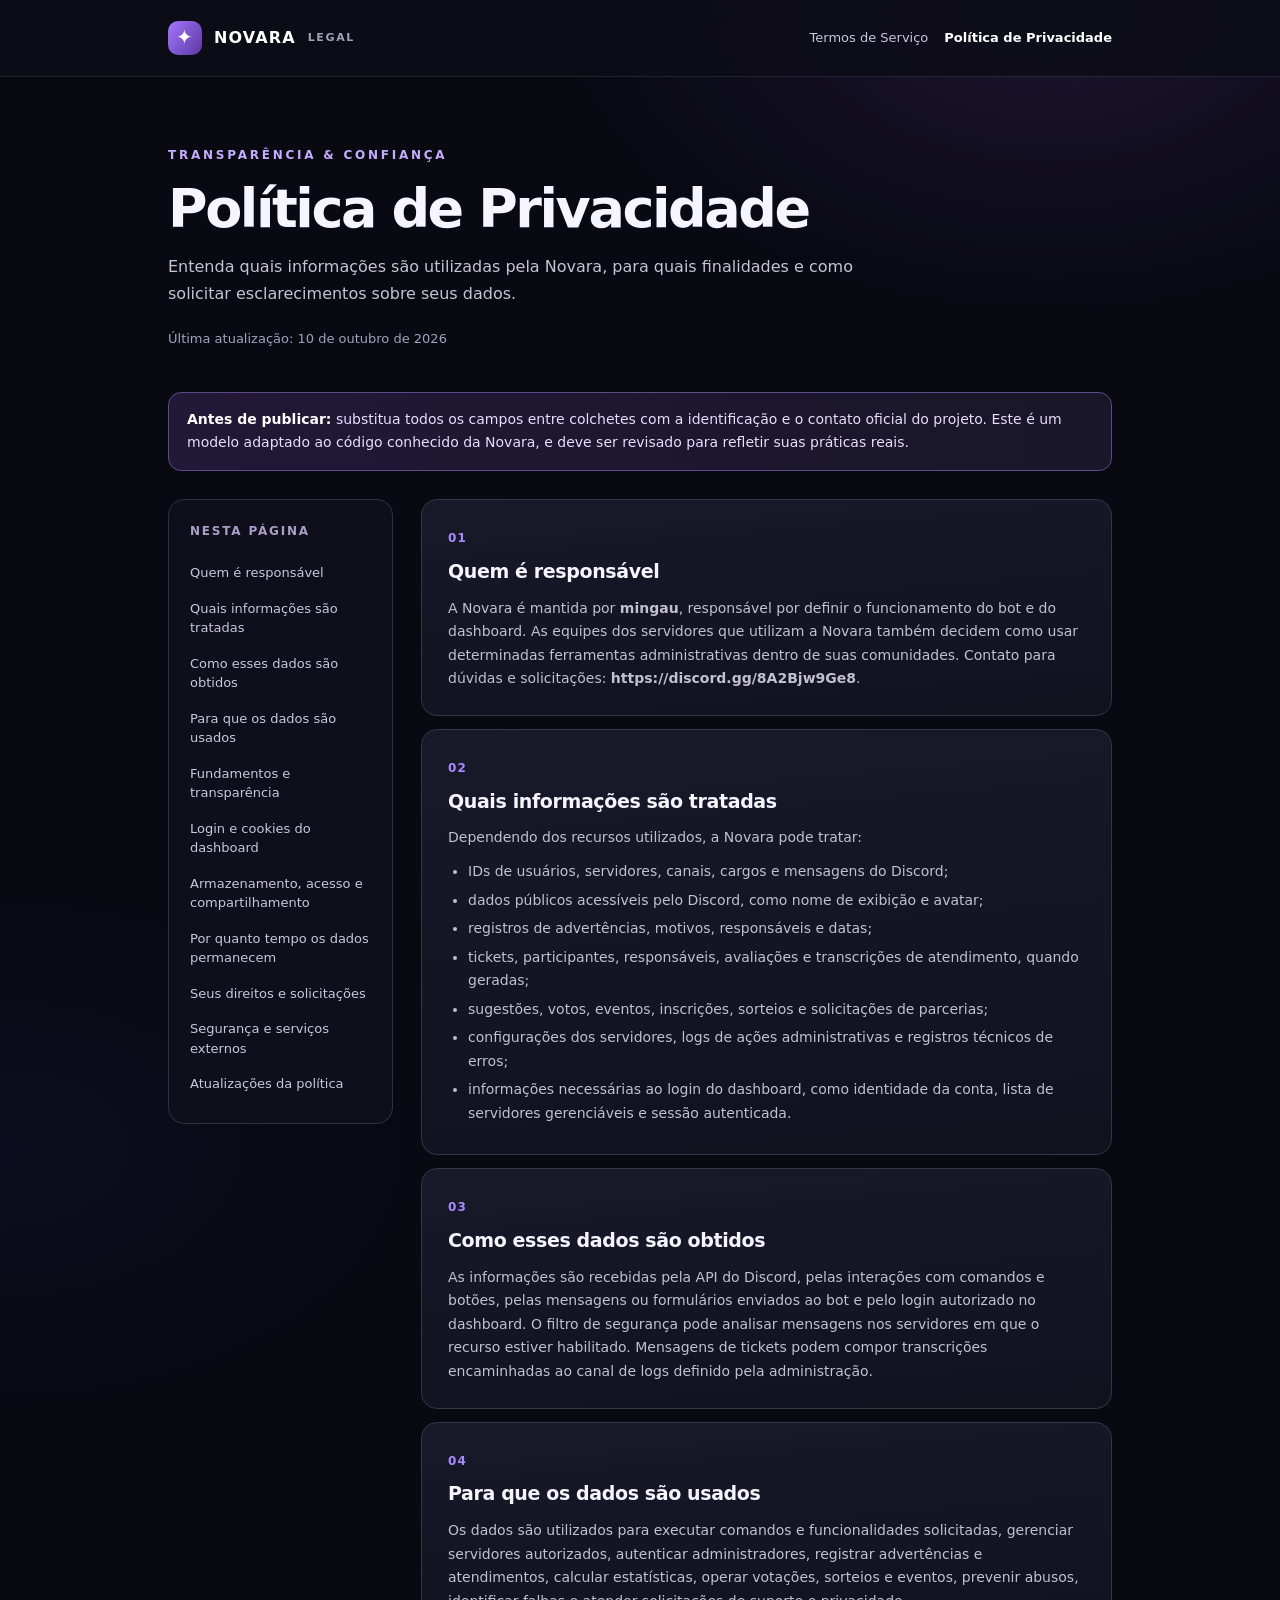
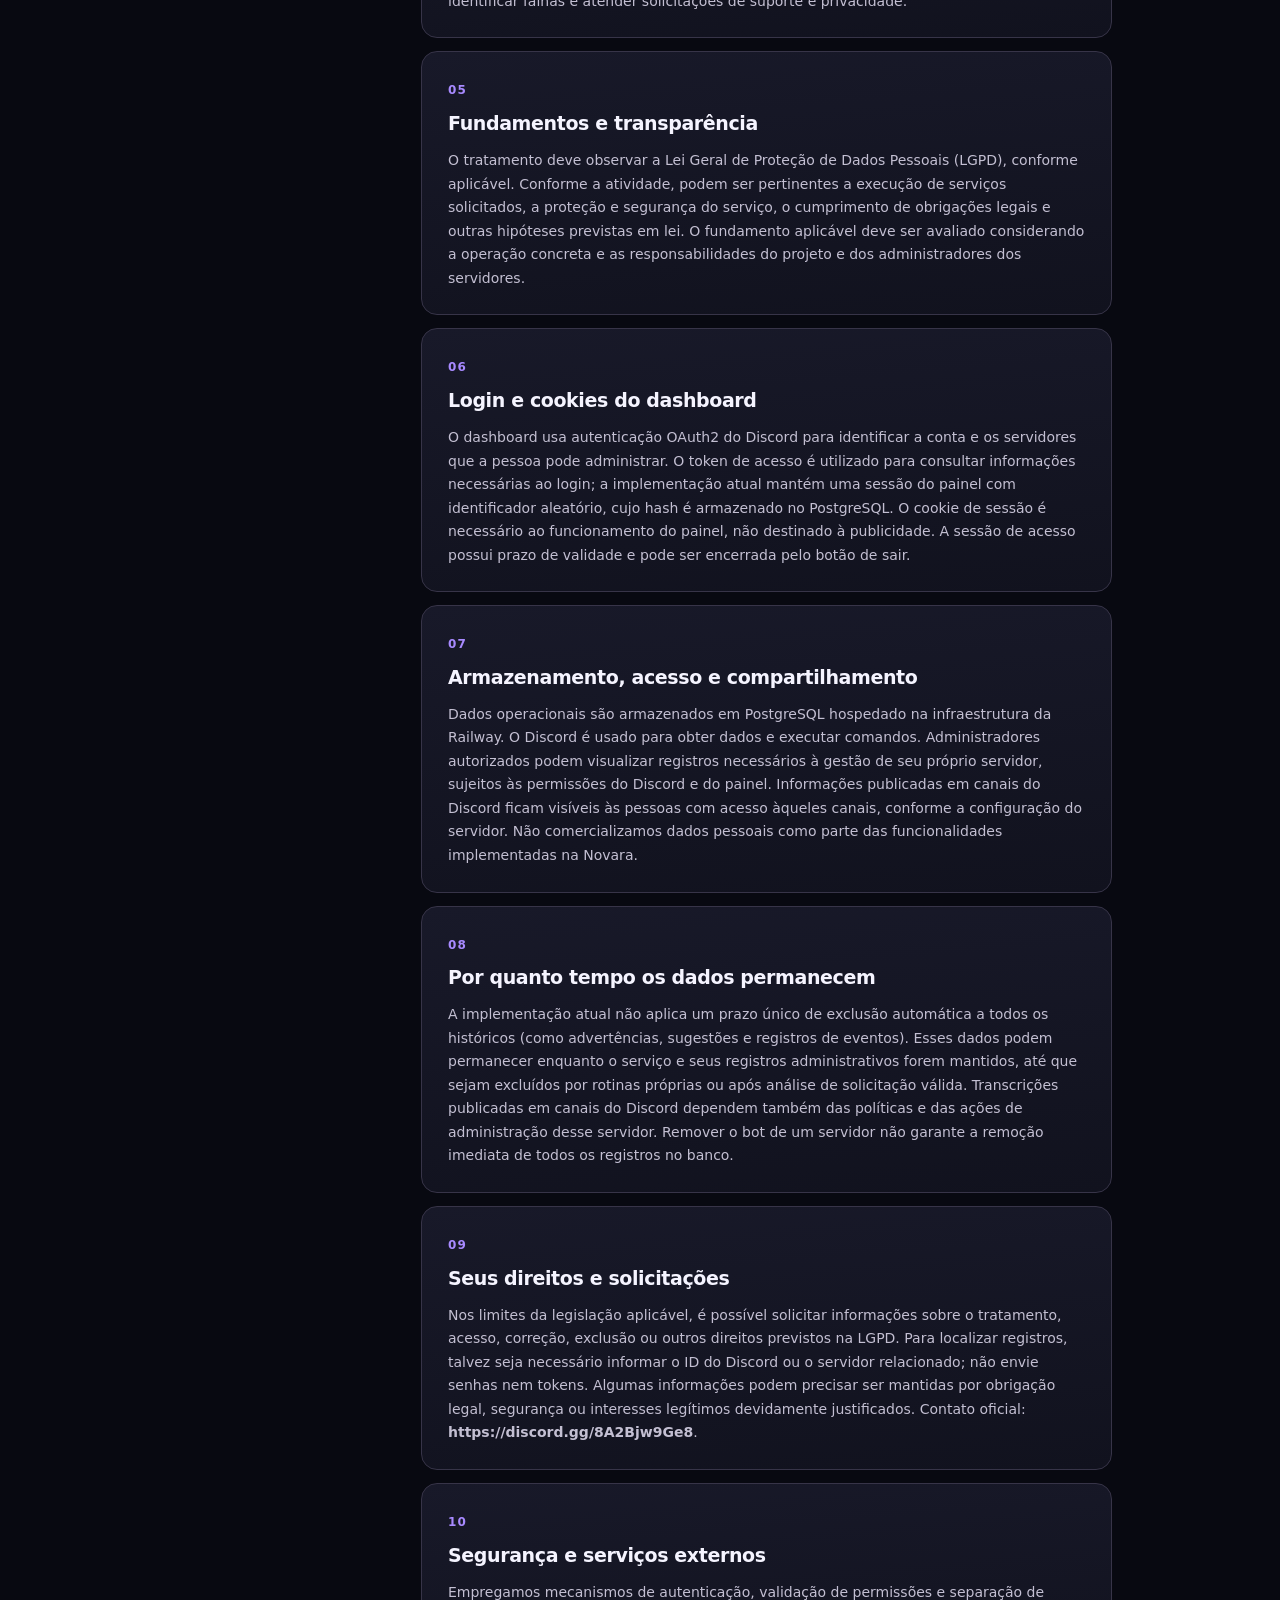
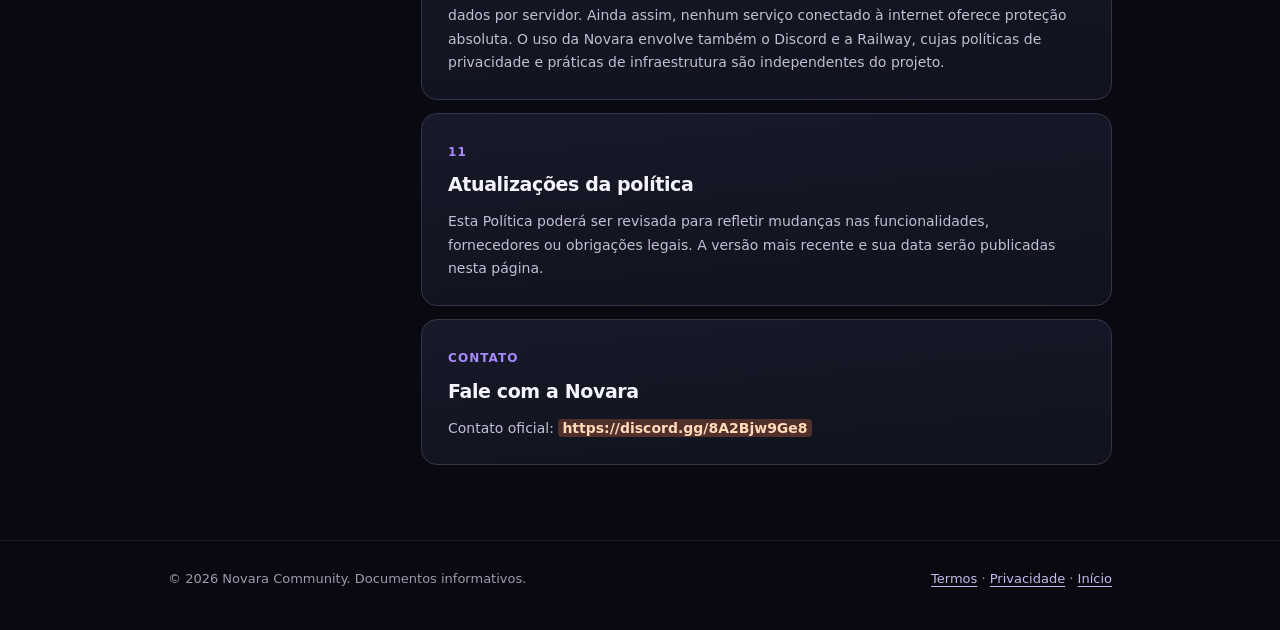
==== commit 8687baab: "Update privacidade.html" ====
--- a/privacidade.html
+++ b/privacidade.html
@@ -3,5 +3,5 @@
 <body><header class="top"><div class="wrap nav"><a class="brand" href="index.html"><span class="mark">✦</span>NOVARA <span style="color:#a5a0ba;font-size:11px;letter-spacing:.15em">LEGAL</span></a><nav class="navlinks"><a class="" href="termos.html">Termos de Serviço</a><a class="active" href="privacidade.html">Política de Privacidade</a></nav></div></header>
 <main class="wrap"><div class="hero"><div class="eyebrow">Transparência & confiança</div><h1>Política de Privacidade</h1><p class="lead">Entenda quais informações são utilizadas pela Novara, para quais finalidades e como solicitar esclarecimentos sobre seus dados.</p><p class="meta">Última atualização: 10 de outubro de 2026</p></div>
 <div class="callout"><strong>Antes de publicar:</strong> substitua todos os campos entre colchetes com a identificação e o contato oficial do projeto. Este é um modelo adaptado ao código conhecido da Novara, e deve ser revisado para refletir suas práticas reais.</div>
-<div class="grid"><aside class="side"><h2>Nesta página</h2><a href="#s1">Quem é responsável</a><a href="#s2">Quais informações são tratadas</a><a href="#s3">Como esses dados são obtidos</a><a href="#s4">Para que os dados são usados</a><a href="#s5">Fundamentos e transparência</a><a href="#s6">Login e cookies do dashboard</a><a href="#s7">Armazenamento, acesso e compartilhamento</a><a href="#s8">Por quanto tempo os dados permanecem</a><a href="#s9">Seus direitos e solicitações</a><a href="#s10">Segurança e serviços externos</a><a href="#s11">Atualizações da política</a></aside><article class="content"><section class="section" id="s1"><span class="section-num">01</span><h2>Quem é responsável</h2><div class="copy"><p>A Novara é mantida por <strong>[INSERIR NOME DA ORGANIZAÇÃO OU RESPONSÁVEL PELO PROJETO]</strong>, responsável por definir o funcionamento do bot e do dashboard. As equipes dos servidores que utilizam a Novara também decidem como usar determinadas ferramentas administrativas dentro de suas comunidades. Contato para dúvidas e solicitações: <strong>[INSERIR E-MAIL OU LINK PÚBLICO DE SUPORTE]</strong>.</p></div></section><section class="section" id="s2"><span class="section-num">02</span><h2>Quais informações são tratadas</h2><div class="copy"><p>Dependendo dos recursos utilizados, a Novara pode tratar: <ul><li>IDs de usuários, servidores, canais, cargos e mensagens do Discord;</li><li>dados públicos acessíveis pelo Discord, como nome de exibição e avatar;</li><li>registros de advertências, motivos, responsáveis e datas;</li><li>tickets, participantes, responsáveis, avaliações e transcrições de atendimento, quando geradas;</li><li>sugestões, votos, eventos, inscrições, sorteios e solicitações de parcerias;</li><li>configurações dos servidores, logs de ações administrativas e registros técnicos de erros;</li><li>informações necessárias ao login do dashboard, como identidade da conta, lista de servidores gerenciáveis e sessão autenticada.</li></ul></p></div></section><section class="section" id="s3"><span class="section-num">03</span><h2>Como esses dados são obtidos</h2><div class="copy"><p>As informações são recebidas pela API do Discord, pelas interações com comandos e botões, pelas mensagens ou formulários enviados ao bot e pelo login autorizado no dashboard. O filtro de segurança pode analisar mensagens nos servidores em que o recurso estiver habilitado. Mensagens de tickets podem compor transcrições encaminhadas ao canal de logs definido pela administração.</p></div></section><section class="section" id="s4"><span class="section-num">04</span><h2>Para que os dados são usados</h2><div class="copy"><p>Os dados são utilizados para executar comandos e funcionalidades solicitadas, gerenciar servidores autorizados, autenticar administradores, registrar advertências e atendimentos, calcular estatísticas, operar votações, sorteios e eventos, prevenir abusos, identificar falhas e atender solicitações de suporte e privacidade.</p></div></section><section class="section" id="s5"><span class="section-num">05</span><h2>Fundamentos e transparência</h2><div class="copy"><p>O tratamento deve observar a Lei Geral de Proteção de Dados Pessoais (LGPD), conforme aplicável. Conforme a atividade, podem ser pertinentes a execução de serviços solicitados, a proteção e segurança do serviço, o cumprimento de obrigações legais e outras hipóteses previstas em lei. O fundamento aplicável deve ser avaliado considerando a operação concreta e as responsabilidades do projeto e dos administradores dos servidores.</p></div></section><section class="section" id="s6"><span class="section-num">06</span><h2>Login e cookies do dashboard</h2><div class="copy"><p>O dashboard usa autenticação OAuth2 do Discord para identificar a conta e os servidores que a pessoa pode administrar. O token de acesso é utilizado para consultar informações necessárias ao login; a implementação atual mantém uma sessão do painel com identificador aleatório, cujo hash é armazenado no PostgreSQL. O cookie de sessão é necessário ao funcionamento do painel, não destinado à publicidade. A sessão de acesso possui prazo de validade e pode ser encerrada pelo botão de sair.</p></div></section><section class="section" id="s7"><span class="section-num">07</span><h2>Armazenamento, acesso e compartilhamento</h2><div class="copy"><p>Dados operacionais são armazenados em PostgreSQL hospedado na infraestrutura da Railway. O Discord é usado para obter dados e executar comandos. Administradores autorizados podem visualizar registros necessários à gestão de seu próprio servidor, sujeitos às permissões do Discord e do painel. Informações publicadas em canais do Discord ficam visíveis às pessoas com acesso àqueles canais, conforme a configuração do servidor. Não comercializamos dados pessoais como parte das funcionalidades implementadas na Novara.</p></div></section><section class="section" id="s8"><span class="section-num">08</span><h2>Por quanto tempo os dados permanecem</h2><div class="copy"><p>A implementação atual não aplica um prazo único de exclusão automática a todos os históricos (como advertências, sugestões e registros de eventos). Esses dados podem permanecer enquanto o serviço e seus registros administrativos forem mantidos, até que sejam excluídos por rotinas próprias ou após análise de solicitação válida. Transcrições publicadas em canais do Discord dependem também das políticas e das ações de administração desse servidor. Remover o bot de um servidor não garante a remoção imediata de todos os registros no banco.</p></div></section><section class="section" id="s9"><span class="section-num">09</span><h2>Seus direitos e solicitações</h2><div class="copy"><p>Nos limites da legislação aplicável, é possível solicitar informações sobre o tratamento, acesso, correção, exclusão ou outros direitos previstos na LGPD. Para localizar registros, talvez seja necessário informar o ID do Discord ou o servidor relacionado; não envie senhas nem tokens. Algumas informações podem precisar ser mantidas por obrigação legal, segurança ou interesses legítimos devidamente justificados. Contato oficial: <strong>[INSERIR E-MAIL OU LINK PÚBLICO DE SUPORTE]</strong>.</p></div></section><section class="section" id="s10"><span class="section-num">10</span><h2>Segurança e serviços externos</h2><div class="copy"><p>Empregamos mecanismos de autenticação, validação de permissões e separação de dados por servidor. Ainda assim, nenhum serviço conectado à internet oferece proteção absoluta. O uso da Novara envolve também o Discord e a Railway, cujas políticas de privacidade e práticas de infraestrutura são independentes do projeto.</p></div></section><section class="section" id="s11"><span class="section-num">11</span><h2>Atualizações da política</h2><div class="copy"><p>Esta Política poderá ser revisada para refletir mudanças nas funcionalidades, fornecedores ou obrigações legais. A versão mais recente e sua data serão publicadas nesta página.</p></div></section><section class="section"><span class="section-num">CONTATO</span><h2>Fale com a Novara</h2><p>Contato oficial: <strong class="place">https://discord.gg/8A2Bjw9Ge8</strong></p></section></article></div></main>
+<div class="grid"><aside class="side"><h2>Nesta página</h2><a href="#s1">Quem é responsável</a><a href="#s2">Quais informações são tratadas</a><a href="#s3">Como esses dados são obtidos</a><a href="#s4">Para que os dados são usados</a><a href="#s5">Fundamentos e transparência</a><a href="#s6">Login e cookies do dashboard</a><a href="#s7">Armazenamento, acesso e compartilhamento</a><a href="#s8">Por quanto tempo os dados permanecem</a><a href="#s9">Seus direitos e solicitações</a><a href="#s10">Segurança e serviços externos</a><a href="#s11">Atualizações da política</a></aside><article class="content"><section class="section" id="s1"><span class="section-num">01</span><h2>Quem é responsável</h2><div class="copy"><p>A Novara é mantida por <strong>mingau</strong>, responsável por definir o funcionamento do bot e do dashboard. As equipes dos servidores que utilizam a Novara também decidem como usar determinadas ferramentas administrativas dentro de suas comunidades. Contato para dúvidas e solicitações: <strong>https://discord.gg/8A2Bjw9Ge8</strong>.</p></div></section><section class="section" id="s2"><span class="section-num">02</span><h2>Quais informações são tratadas</h2><div class="copy"><p>Dependendo dos recursos utilizados, a Novara pode tratar: <ul><li>IDs de usuários, servidores, canais, cargos e mensagens do Discord;</li><li>dados públicos acessíveis pelo Discord, como nome de exibição e avatar;</li><li>registros de advertências, motivos, responsáveis e datas;</li><li>tickets, participantes, responsáveis, avaliações e transcrições de atendimento, quando geradas;</li><li>sugestões, votos, eventos, inscrições, sorteios e solicitações de parcerias;</li><li>configurações dos servidores, logs de ações administrativas e registros técnicos de erros;</li><li>informações necessárias ao login do dashboard, como identidade da conta, lista de servidores gerenciáveis e sessão autenticada.</li></ul></p></div></section><section class="section" id="s3"><span class="section-num">03</span><h2>Como esses dados são obtidos</h2><div class="copy"><p>As informações são recebidas pela API do Discord, pelas interações com comandos e botões, pelas mensagens ou formulários enviados ao bot e pelo login autorizado no dashboard. O filtro de segurança pode analisar mensagens nos servidores em que o recurso estiver habilitado. Mensagens de tickets podem compor transcrições encaminhadas ao canal de logs definido pela administração.</p></div></section><section class="section" id="s4"><span class="section-num">04</span><h2>Para que os dados são usados</h2><div class="copy"><p>Os dados são utilizados para executar comandos e funcionalidades solicitadas, gerenciar servidores autorizados, autenticar administradores, registrar advertências e atendimentos, calcular estatísticas, operar votações, sorteios e eventos, prevenir abusos, identificar falhas e atender solicitações de suporte e privacidade.</p></div></section><section class="section" id="s5"><span class="section-num">05</span><h2>Fundamentos e transparência</h2><div class="copy"><p>O tratamento deve observar a Lei Geral de Proteção de Dados Pessoais (LGPD), conforme aplicável. Conforme a atividade, podem ser pertinentes a execução de serviços solicitados, a proteção e segurança do serviço, o cumprimento de obrigações legais e outras hipóteses previstas em lei. O fundamento aplicável deve ser avaliado considerando a operação concreta e as responsabilidades do projeto e dos administradores dos servidores.</p></div></section><section class="section" id="s6"><span class="section-num">06</span><h2>Login e cookies do dashboard</h2><div class="copy"><p>O dashboard usa autenticação OAuth2 do Discord para identificar a conta e os servidores que a pessoa pode administrar. O token de acesso é utilizado para consultar informações necessárias ao login; a implementação atual mantém uma sessão do painel com identificador aleatório, cujo hash é armazenado no PostgreSQL. O cookie de sessão é necessário ao funcionamento do painel, não destinado à publicidade. A sessão de acesso possui prazo de validade e pode ser encerrada pelo botão de sair.</p></div></section><section class="section" id="s7"><span class="section-num">07</span><h2>Armazenamento, acesso e compartilhamento</h2><div class="copy"><p>Dados operacionais são armazenados em PostgreSQL hospedado na infraestrutura da Railway. O Discord é usado para obter dados e executar comandos. Administradores autorizados podem visualizar registros necessários à gestão de seu próprio servidor, sujeitos às permissões do Discord e do painel. Informações publicadas em canais do Discord ficam visíveis às pessoas com acesso àqueles canais, conforme a configuração do servidor. Não comercializamos dados pessoais como parte das funcionalidades implementadas na Novara.</p></div></section><section class="section" id="s8"><span class="section-num">08</span><h2>Por quanto tempo os dados permanecem</h2><div class="copy"><p>A implementação atual não aplica um prazo único de exclusão automática a todos os históricos (como advertências, sugestões e registros de eventos). Esses dados podem permanecer enquanto o serviço e seus registros administrativos forem mantidos, até que sejam excluídos por rotinas próprias ou após análise de solicitação válida. Transcrições publicadas em canais do Discord dependem também das políticas e das ações de administração desse servidor. Remover o bot de um servidor não garante a remoção imediata de todos os registros no banco.</p></div></section><section class="section" id="s9"><span class="section-num">09</span><h2>Seus direitos e solicitações</h2><div class="copy"><p>Nos limites da legislação aplicável, é possível solicitar informações sobre o tratamento, acesso, correção, exclusão ou outros direitos previstos na LGPD. Para localizar registros, talvez seja necessário informar o ID do Discord ou o servidor relacionado; não envie senhas nem tokens. Algumas informações podem precisar ser mantidas por obrigação legal, segurança ou interesses legítimos devidamente justificados. Contato oficial: <strong>https://discord.gg/8A2Bjw9Ge8</strong>.</p></div></section><section class="section" id="s10"><span class="section-num">10</span><h2>Segurança e serviços externos</h2><div class="copy"><p>Empregamos mecanismos de autenticação, validação de permissões e separação de dados por servidor. Ainda assim, nenhum serviço conectado à internet oferece proteção absoluta. O uso da Novara envolve também o Discord e a Railway, cujas políticas de privacidade e práticas de infraestrutura são independentes do projeto.</p></div></section><section class="section" id="s11"><span class="section-num">11</span><h2>Atualizações da política</h2><div class="copy"><p>Esta Política poderá ser revisada para refletir mudanças nas funcionalidades, fornecedores ou obrigações legais. A versão mais recente e sua data serão publicadas nesta página.</p></div></section><section class="section"><span class="section-num">CONTATO</span><h2>Fale com a Novara</h2><p>Contato oficial: <strong class="place">https://discord.gg/8A2Bjw9Ge8</strong></p></section></article></div></main>
 <footer class="footer"><div class="wrap foot-inner"><p>© 2026 Novara Community. Documentos informativos.</p><div><a href="termos.html">Termos</a> · <a href="privacidade.html">Privacidade</a> · <a href="index.html">Início</a></div></div></footer></body></html>
